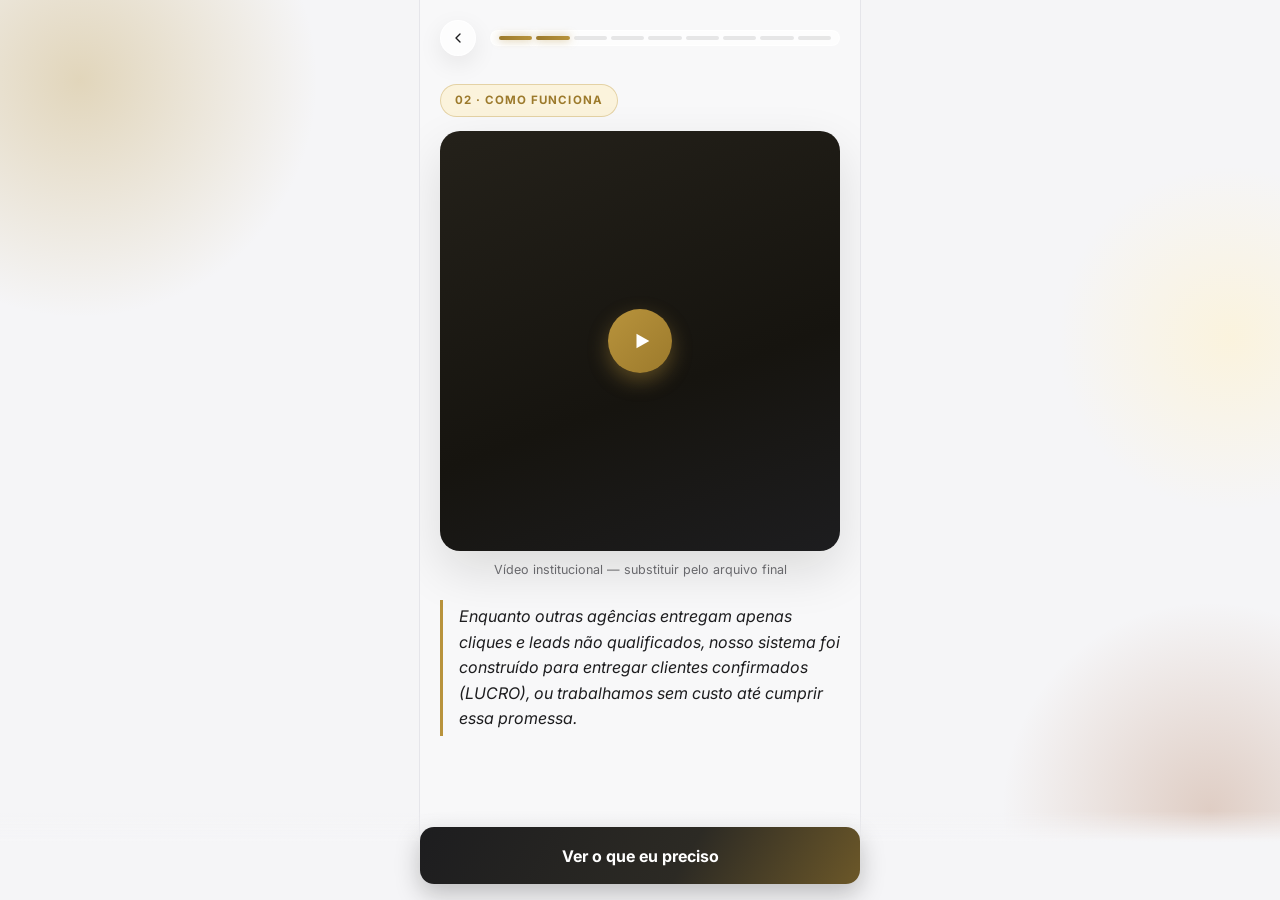
==== etapa-02.html @ 8cd232b0 "first commit" ====
<!DOCTYPE html>
<html lang="pt-BR">
<head>
<meta charset="UTF-8">
<meta name="viewport" content="width=device-width, initial-scale=1.0">
<title>Autopiloto — Etapa 2</title>
<link rel="icon" href="assets/img/favicon.svg" type="image/svg+xml">
<link rel="icon" href="assets/img/favicon-32.png" sizes="32x32" type="image/png">
<link rel="alternate icon" href="assets/img/favicon.ico">
<link rel="apple-touch-icon" href="assets/img/apple-touch-icon.png">
<link rel="preconnect" href="https://fonts.googleapis.com">
<link rel="preconnect" href="https://fonts.gstatic.com" crossorigin>
<link href="https://fonts.googleapis.com/css2?family=Inter:wght@400;500;600;700;800&display=swap" rel="stylesheet">
<link rel="stylesheet" href="assets/style.css">
</head>
<body>
  <div class="frame">
    <div class="top-bar">
      <a class="btn-back" href="index.html" aria-label="Voltar para etapa anterior">
        <svg viewBox="0 0 24 24" fill="none" stroke="currentColor" stroke-width="2" stroke-linecap="round" stroke-linejoin="round"><polyline points="15 18 9 12 15 6"></polyline></svg>
      </a>
      <div class="progress" role="img" aria-label="Etapa 2 de 9">
        <span class="seg filled"></span>
        <span class="seg filled"></span>
        <span class="seg"></span>
        <span class="seg"></span>
        <span class="seg"></span>
        <span class="seg"></span>
        <span class="seg"></span>
        <span class="seg"></span>
        <span class="seg"></span>
      </div>
    </div>

    <main class="fade-in">
      <p class="eyebrow">02 · Como funciona</p>
      <div class="video-frame">
        <button class="play-btn" type="button" aria-label="Reproduzir vídeo institucional (placeholder)">
          <svg viewBox="0 0 24 24" fill="#fff"><polygon points="6 4 20 12 6 20"></polygon></svg>
        </button>
      </div>
      <p class="video-caption">Vídeo institucional — substituir pelo arquivo final</p>

      <blockquote class="pull-quote">
        Enquanto outras agências entregam apenas cliques e leads não qualificados, nosso sistema foi construído para entregar clientes confirmados (LUCRO), ou trabalhamos sem custo até cumprir essa promessa.
      </blockquote>
    </main>

    <div class="cta-fixed">
      <div class="cta-fixed-inner">
        <a class="btn-primary" href="etapa-03.html">Ver o que eu preciso</a>
      </div>
    </div>
  </div>

  <script src="assets/app.js"></script>
</body>
</html>
---- assets/style.css ----
/* Autopiloto — Sistema de Design compartilhado (mobile-first, glass/gradiente, estilo Apple + ThreeUI) */
/* Usado por: index.html, etapa-02..09.html e sprint-100k-vsl.html */

:root {
  --bg: #F5F5F7;
  --card-bg: rgba(255, 255, 255, 0.68);
  --card-bg-solid: #FFFFFF;
  --card-border: rgba(255, 255, 255, 0.8);
  --card-border-solid: #E5E5EA;
  --text-primary: #1D1D1F;
  --text-secondary: #6E6E73;
  --text-tertiary: #98989D;
  --gold: #B8933C;
  --gold-strong: #9C7A2C;
  --gold-tint: #FBF3DC;
  --dark: #1D1D1F;
  --terracotta: #A15C33;
  --green: #2E7D46;
  --shadow: 0 8px 24px rgba(20, 16, 8, 0.08);
  --shadow-lg: 0 20px 50px rgba(20, 16, 8, 0.12);
  --font: 'Inter', -apple-system, BlinkMacSystemFont, 'SF Pro Text', 'Helvetica Neue', Arial, sans-serif;
}

* { box-sizing: border-box; }

html, body {
  margin: 0;
  padding: 0;
  background: var(--bg);
  color: var(--text-primary);
}

body {
  font-family: var(--font);
  -webkit-font-smoothing: antialiased;
  min-height: 100vh;
  line-height: 1.5;
  overflow-x: hidden;
  position: relative;
  background-color: var(--bg);
  background-repeat: no-repeat;
  background-image:
    radial-gradient(circle, rgba(184, 147, 60, 0.32), rgba(184, 147, 60, 0) 70%),
    radial-gradient(circle, rgba(161, 92, 51, 0.26), rgba(161, 92, 51, 0) 70%),
    radial-gradient(circle, rgba(251, 243, 220, 0.95), rgba(251, 243, 220, 0) 72%);
  background-size: 480px 480px, 420px 420px, 340px 340px;
  background-position: -160px -160px, calc(100% + 140px) calc(100% + 120px), calc(100% + 120px) 30%;
  background-attachment: fixed;
  animation: bg-drift 24s ease-in-out infinite;
}

@keyframes bg-drift {
  0%, 100% { background-position: -160px -160px, calc(100% + 140px) calc(100% + 120px), calc(100% + 120px) 30%; }
  50% { background-position: -130px -120px, calc(100% + 110px) calc(100% + 90px), calc(100% + 90px) 36%; }
}

a { color: inherit; }

:focus-visible {
  outline: 2px solid var(--gold);
  outline-offset: 2px;
}

img, svg { max-width: 100%; display: block; }

button, input, select, textarea { font-family: var(--font); }

/* Navegadores sem backdrop-filter: cartões voltam a ser sólidos e legíveis */
@supports not ((backdrop-filter: blur(1px)) or (-webkit-backdrop-filter: blur(1px))) {
  :root {
    --card-bg: var(--card-bg-solid);
    --card-border: var(--card-border-solid);
  }
}

/* ---- Container mobile-first ---- */

.frame {
  position: relative;
  max-width: 440px;
  margin: 0 auto;
  min-height: 100vh;
  padding: 20px 20px 112px;
  overflow-x: hidden;
  z-index: 1;
}

.frame.no-cta { padding-bottom: 48px; }

/* ---- Topo: voltar + progresso ---- */

.top-bar {
  display: flex;
  align-items: center;
  gap: 14px;
  margin-bottom: 28px;
}

.btn-back {
  display: inline-flex;
  align-items: center;
  justify-content: center;
  width: 36px;
  height: 36px;
  flex: 0 0 auto;
  border-radius: 50%;
  background: var(--card-bg);
  border: 1px solid var(--card-border);
  backdrop-filter: blur(14px) saturate(140%);
  -webkit-backdrop-filter: blur(14px) saturate(140%);
  box-shadow: var(--shadow);
  text-decoration: none;
  color: var(--text-primary);
  transition: transform 0.15s ease, background 0.15s ease;
}

.btn-back:hover { background: var(--gold-tint); }
.btn-back:active { transform: scale(0.93); }
.btn-back svg { width: 16px; height: 16px; }

.progress {
  display: flex;
  gap: 4px;
  flex: 1 1 auto;
  padding: 5px 8px;
  background: var(--card-bg);
  border: 1px solid var(--card-border);
  border-radius: 999px;
  backdrop-filter: blur(14px) saturate(140%);
  -webkit-backdrop-filter: blur(14px) saturate(140%);
}

.progress .seg {
  flex: 1;
  height: 4px;
  border-radius: 2px;
  background: rgba(29, 29, 31, 0.1);
}

.progress .seg.filled {
  background: linear-gradient(90deg, var(--gold-strong), var(--gold));
  box-shadow: 0 0 8px rgba(184, 147, 60, 0.6);
}

/* ---- Tipografia ---- */

.eyebrow {
  font-family: var(--font);
  text-transform: uppercase;
  letter-spacing: 0.09em;
  font-size: 11.5px;
  font-weight: 700;
  color: var(--gold-strong);
  margin: 0 0 14px;
  display: inline-flex;
  align-items: center;
  gap: 8px;
  flex-wrap: wrap;
  background: var(--gold-tint);
  border: 1px solid rgba(184, 147, 60, 0.35);
  border-radius: 999px;
  padding: 7px 14px;
}

h1.title {
  font-family: var(--font);
  font-weight: 800;
  font-size: clamp(28px, 7.5vw, 34px);
  line-height: 1.2;
  letter-spacing: -0.01em;
  margin: 0 0 14px;
  color: var(--text-primary);
}

.accent {
  background: linear-gradient(100deg, var(--gold-strong) 0%, var(--gold) 55%, var(--terracotta) 100%);
  -webkit-background-clip: text;
  background-clip: text;
  color: transparent;
}

h2.section-title {
  font-family: var(--font);
  font-weight: 800;
  font-size: 23px;
  line-height: 1.28;
  letter-spacing: -0.01em;
  margin: 0 0 10px;
  color: var(--text-primary);
}

.subtext {
  font-size: 16px;
  line-height: 1.55;
  color: var(--text-secondary);
  margin: 0 0 20px;
}

.note {
  font-size: 13px;
  color: var(--text-secondary);
  display: inline-flex;
  align-items: center;
  gap: 8px;
  margin-bottom: 8px;
  background: rgba(29, 29, 31, 0.05);
  border-radius: 999px;
  padding: 7px 13px 7px 10px;
}

.note::before {
  content: "";
  width: 6px;
  height: 6px;
  border-radius: 50%;
  background: var(--green);
  box-shadow: 0 0 0 0 rgba(46, 125, 70, 0.55);
  display: inline-block;
  flex: 0 0 auto;
  animation: dot-ping 1.8s ease-out infinite;
}

@keyframes dot-ping {
  0% { box-shadow: 0 0 0 0 rgba(46, 125, 70, 0.55); }
  70%, 100% { box-shadow: 0 0 0 7px rgba(46, 125, 70, 0); }
}

.section-head { margin-bottom: 20px; }
.section-head .eyebrow { margin-bottom: 10px; }

/* ---- Botões ---- */

.btn-primary,
.btn-secondary {
  position: relative;
  overflow: hidden;
  isolation: isolate;
}

.btn-primary {
  display: block;
  width: 100%;
  text-align: center;
  text-decoration: none;
  background: linear-gradient(120deg, var(--dark) 0%, #2c2a24 60%, var(--gold-strong) 130%);
  color: #fff;
  font-family: var(--font);
  font-weight: 700;
  font-size: 16px;
  padding: 16.5px 20px;
  border-radius: 14px;
  border: none;
  cursor: pointer;
  box-shadow: 0 10px 24px rgba(29, 29, 31, 0.26), 0 0 0 0 rgba(184, 147, 60, 0.5);
  animation: btn-glow 2.6s ease-in-out infinite;
  transition: transform 0.15s ease, box-shadow 0.15s ease;
}

.btn-primary:hover,
.btn-primary:focus-visible {
  animation-play-state: paused;
  box-shadow: 0 12px 28px rgba(29, 29, 31, 0.3), 0 0 0 6px rgba(184, 147, 60, 0.26);
}

.btn-primary:active { transform: scale(0.98); }

@keyframes btn-glow {
  0%, 100% { box-shadow: 0 10px 24px rgba(29, 29, 31, 0.26), 0 0 0 0 rgba(184, 147, 60, 0.42); }
  50% { box-shadow: 0 10px 24px rgba(29, 29, 31, 0.26), 0 0 0 9px rgba(184, 147, 60, 0); }
}

.btn-secondary {
  display: block;
  width: 100%;
  text-align: center;
  text-decoration: none;
  background: var(--card-bg);
  backdrop-filter: blur(14px) saturate(140%);
  -webkit-backdrop-filter: blur(14px) saturate(140%);
  color: var(--dark);
  font-family: var(--font);
  font-weight: 600;
  font-size: 16px;
  padding: 14.5px 20px;
  border-radius: 14px;
  border: 1.5px solid var(--dark);
  cursor: pointer;
  transition: background 0.15s ease, transform 0.15s ease;
}

.btn-secondary:hover { background: rgba(29, 29, 31, 0.06); }
.btn-secondary:active { transform: scale(0.98); }

.btn-link {
  display: inline-flex;
  align-items: center;
  gap: 6px;
  font-family: var(--font);
  font-weight: 600;
  font-size: 14px;
  color: var(--gold-strong);
  text-decoration: none;
}

/* Ripple ao clicar (ver assets/app.js) */
.btn-ripple {
  position: absolute;
  border-radius: 50%;
  background: rgba(255, 255, 255, 0.55);
  transform: scale(0);
  animation: ripple-out 0.6s ease-out forwards;
  pointer-events: none;
  z-index: -1;
}

.btn-secondary .btn-ripple { background: rgba(184, 147, 60, 0.28); }

@keyframes ripple-out {
  to { transform: scale(1); opacity: 0; }
}

/* ---- CTA fixo ---- */

.cta-fixed {
  position: fixed;
  left: 0;
  right: 0;
  bottom: 0;
  display: flex;
  justify-content: center;
  padding: 16px 20px calc(16px + env(safe-area-inset-bottom));
  background: linear-gradient(to top, var(--bg) 65%, rgba(245, 245, 247, 0));
  z-index: 10;
}

.cta-fixed-inner {
  width: 100%;
  max-width: 440px;
}

/* ---- Cards genéricos (glass) ---- */

.card {
  background: var(--card-bg);
  border: 1px solid var(--card-border);
  border-radius: 20px;
  box-shadow: var(--shadow);
  backdrop-filter: blur(16px) saturate(150%);
  -webkit-backdrop-filter: blur(16px) saturate(150%);
  padding: 22px;
  margin-bottom: 14px;
  transition: transform 0.2s ease, box-shadow 0.2s ease;
}

.card:hover { transform: translateY(-2px); box-shadow: var(--shadow-lg); }

.card.dashed {
  border: 1.5px dashed var(--gold);
  box-shadow: none;
  background: rgba(251, 243, 220, 0.65);
}

.card.highlight {
  border: 2px solid var(--gold);
  box-shadow: var(--shadow-lg);
  background: linear-gradient(165deg, rgba(255, 255, 255, 0.78), rgba(251, 243, 220, 0.6));
  position: relative;
  animation: card-glow 3s ease-in-out infinite;
}

.card.highlight:hover {
  transform: translateY(-2px) scale(1.005);
  animation-play-state: paused;
}

@keyframes card-glow {
  0%, 100% { box-shadow: var(--shadow-lg), 0 0 0 0 rgba(184, 147, 60, 0.35); }
  50% { box-shadow: var(--shadow-lg), 0 0 0 12px rgba(184, 147, 60, 0); }
}

/* Card "custo de contratar separado" — deliberadamente mais frio/pesado que o card de investimento */
.card.market-card {
  position: relative;
  background: linear-gradient(160deg, rgba(161, 92, 51, 0.12), rgba(161, 92, 51, 0.03));
  border: 1.5px dashed rgba(161, 92, 51, 0.5);
  box-shadow: none;
}

.card.market-card:hover { transform: none; box-shadow: none; }

.card.market-card .oi-val { color: var(--terracotta); font-weight: 700; }
.card.market-card .offer-item { border-bottom-color: rgba(161, 92, 51, 0.2); }
.card.market-card .offer-total { border-top-color: rgba(161, 92, 51, 0.32); }
.card.market-card .offer-total .ot-val { color: var(--terracotta); }
.card.market-card .roi-note { color: #8a5a3f; }

.badge-corner {
  position: absolute;
  top: -12px;
  right: 16px;
  background: linear-gradient(120deg, var(--gold-strong), var(--gold));
  color: #fff;
  font-family: var(--font);
  font-size: 11px;
  font-weight: 700;
  letter-spacing: 0.04em;
  text-transform: uppercase;
  padding: 5px 12px;
  border-radius: 999px;
  box-shadow: var(--shadow);
}

.badge-corner.terracotta {
  background: linear-gradient(120deg, var(--terracotta), #8a4a29);
}

.card-label {
  font-family: var(--font);
  text-transform: uppercase;
  font-size: 11.5px;
  font-weight: 700;
  letter-spacing: 0.06em;
  color: var(--text-secondary);
  margin: 0 0 8px;
}

.card-title {
  font-family: var(--font);
  font-size: 19px;
  font-weight: 700;
  margin: 0 0 10px;
  color: var(--text-primary);
}

.card p { margin: 0; color: var(--text-secondary); font-size: 15px; line-height: 1.55; }

.compare-card .card-title { display: flex; align-items: center; justify-content: space-between; gap: 8px; }

/* ---- Listas com marcadores ---- */

ul.check-list, ul.plain-list {
  list-style: none;
  margin: 0;
  padding: 0;
  display: flex;
  flex-direction: column;
  gap: 12px;
}

ul.check-list li, ul.plain-list li {
  display: flex;
  align-items: flex-start;
  gap: 10px;
  font-size: 15px;
  line-height: 1.5;
  color: var(--text-primary);
}

.marker {
  flex: 0 0 auto;
  width: 20px;
  height: 20px;
  border-radius: 50%;
  display: inline-flex;
  align-items: center;
  justify-content: center;
  font-size: 12px;
  margin-top: 1px;
}

.marker.check { background: var(--green); color: #fff; }
.marker.dash { background: var(--card-border-solid); color: var(--text-secondary); }
.marker.x { border: 1.5px solid var(--terracotta); color: var(--terracotta); background: transparent; }

.x-card {
  display: flex;
  align-items: center;
  gap: 14px;
}

.x-card .marker.x {
  width: 32px;
  height: 32px;
  font-size: 15px;
}

.x-card span.label { font-size: 15px; }

/* ---- Vídeo / VSL ---- */

.video-frame {
  position: relative;
  width: 100%;
  aspect-ratio: 9 / 16;
  max-height: 420px;
  border-radius: 20px;
  overflow: hidden;
  background: linear-gradient(160deg, #24211A 0%, #16140F 60%, #1D1D1F 100%);
  display: flex;
  align-items: center;
  justify-content: center;
  margin-bottom: 10px;
  box-shadow: var(--shadow-lg);
}

.video-frame.landscape { aspect-ratio: 16 / 9; max-height: none; }

.play-btn {
  width: 64px;
  height: 64px;
  border-radius: 50%;
  background: linear-gradient(135deg, var(--gold), var(--gold-strong));
  display: flex;
  align-items: center;
  justify-content: center;
  box-shadow: 0 8px 20px rgba(184, 147, 60, 0.4);
  border: none;
  cursor: pointer;
  animation: btn-glow 2.6s ease-in-out infinite;
}

.play-btn svg { width: 22px; height: 22px; margin-left: 3px; }

.video-caption {
  font-size: 12.5px;
  color: var(--text-secondary);
  text-align: center;
  margin: 0 0 20px;
}

blockquote.pull-quote {
  margin: 0 0 4px;
  padding: 4px 0 4px 16px;
  border-left: 3px solid var(--gold);
  font-style: italic;
  font-size: 16px;
  line-height: 1.6;
  color: var(--text-primary);
}

/* ---- Chat ---- */

.chat-card { padding: 0; overflow: hidden; }

.chat-header {
  display: flex;
  align-items: center;
  gap: 8px;
  padding: 16px 20px;
  border-bottom: 1px solid var(--card-border);
}

.online-dot {
  width: 8px;
  height: 8px;
  border-radius: 50%;
  background: var(--green);
  flex: 0 0 auto;
}

.chat-header span { font-size: 14px; font-weight: 700; }

.chat-notice {
  background: rgba(251, 243, 220, 0.7);
  color: var(--text-primary);
  font-size: 13px;
  line-height: 1.5;
  padding: 12px 20px;
  border-bottom: 1px solid var(--card-border);
}

.chat-body {
  padding: 18px 16px;
  display: flex;
  flex-direction: column;
  gap: 10px;
}

.bubble {
  max-width: 82%;
  padding: 11px 15px;
  border-radius: 16px;
  font-size: 14.5px;
  line-height: 1.5;
  opacity: 0;
  transform: translateY(6px);
  animation: bubble-in 0.4s ease forwards;
}

.bubble.assistant {
  align-self: flex-start;
  background: rgba(241, 241, 243, 0.9);
  color: var(--text-primary);
  border-bottom-left-radius: 4px;
}

.bubble.user {
  align-self: flex-end;
  background: linear-gradient(120deg, var(--gold-strong), var(--gold));
  color: #fff;
  border-bottom-right-radius: 4px;
}

@keyframes bubble-in {
  to { opacity: 1; transform: translateY(0); }
}

/* ---- Chat interativo (chips + campo de texto) ---- */

.bubble.typing {
  display: flex;
  gap: 4px;
  align-items: center;
  padding: 13px 16px;
}

.bubble.typing span {
  width: 5px;
  height: 5px;
  border-radius: 50%;
  background: var(--text-tertiary);
  opacity: 0.5;
  animation: chat-blink 1.1s infinite;
}

.bubble.typing span:nth-child(2) { animation-delay: 0.15s; }
.bubble.typing span:nth-child(3) { animation-delay: 0.3s; }

@keyframes chat-blink {
  0%, 80%, 100% { opacity: 0.3; }
  40% { opacity: 1; }
}

.chat-chips {
  display: flex;
  flex-wrap: wrap;
  gap: 8px;
  padding: 0 16px 14px;
}

.chat-chip {
  font-family: var(--font);
  font-size: 12.5px;
  font-weight: 600;
  color: var(--gold-strong);
  background: var(--gold-tint);
  border: 1px solid rgba(184, 147, 60, 0.35);
  border-radius: 999px;
  padding: 7px 13px;
  cursor: pointer;
  transition: background 0.2s ease, transform 0.15s ease;
}

.chat-chip:hover { background: rgba(184, 147, 60, 0.22); }
.chat-chip:active { transform: scale(0.96); }

.chat-chip:disabled {
  opacity: 0.4;
  cursor: default;
  pointer-events: none;
}

.chat-input-row {
  display: flex;
  gap: 8px;
  padding: 14px 16px;
  border-top: 1px solid var(--card-border-solid);
}

.chat-input {
  flex: 1;
  min-width: 0;
  background: #fff;
  border: 1px solid var(--card-border-solid);
  border-radius: 999px;
  padding: 11px 16px;
  color: var(--text-primary);
  font-family: var(--font);
  font-size: 14px;
  outline: none;
}

.chat-input:focus {
  border-color: var(--gold);
  box-shadow: 0 0 0 3px rgba(184, 147, 60, 0.15);
}

.chat-send {
  flex: 0 0 auto;
  width: 38px;
  height: 38px;
  border-radius: 50%;
  border: none;
  background: linear-gradient(135deg, var(--gold), var(--gold-strong));
  color: #fff;
  cursor: pointer;
  display: flex;
  align-items: center;
  justify-content: center;
  transition: transform 0.15s ease;
}

.chat-send:hover { transform: scale(1.06); }
.chat-send:active { transform: scale(0.94); }
.chat-send svg { width: 16px; height: 16px; }

.chat-cta { padding: 4px 16px 18px; }

.chat-cta a {
  display: flex;
  justify-content: center;
  align-items: center;
  gap: 8px;
  width: 100%;
  background: linear-gradient(120deg, var(--dark) 0%, #2c2a24 60%, var(--gold-strong) 130%);
  color: #fff;
  text-decoration: none;
  font-weight: 700;
  font-size: 14px;
  padding: 0 13px;
  border-radius: 12px;
  opacity: 0;
  max-height: 0;
  overflow: hidden;
  transform: translateY(6px);
  pointer-events: none;
  transition: opacity 0.35s ease, transform 0.35s ease, max-height 0.35s ease, padding 0.35s ease;
}

.chat-cta a.visible {
  opacity: 1;
  max-height: 60px;
  padding: 13px;
  transform: translateY(0);
  pointer-events: auto;
}

/* Bolha de assistente que carrega um botão de verdade (não texto com link embutido) */
.bubble.cta-bubble {
  background: transparent;
  padding: 2px 0;
  max-width: 100%;
}

.bubble.cta-bubble a {
  display: inline-flex;
  align-items: center;
  gap: 6px;
  text-decoration: none;
  color: #fff;
  font-family: var(--font);
  font-weight: 700;
  font-size: 14px;
  background: linear-gradient(120deg, var(--dark) 0%, #2c2a24 60%, var(--gold-strong) 130%);
  padding: 11px 18px;
  border-radius: 999px;
  box-shadow: var(--shadow);
  transition: transform 0.15s ease, opacity 0.15s ease;
}

.bubble.cta-bubble a:hover { opacity: 0.92; }
.bubble.cta-bubble a:active { transform: scale(0.97); }

/* ---- Badges ---- */

.badge-alert {
  display: inline-flex;
  align-items: center;
  gap: 7px;
  font-size: 11px;
  font-weight: 700;
  text-transform: uppercase;
  letter-spacing: 0.06em;
  color: var(--terracotta);
  background: rgba(255, 255, 255, 0.5);
  border: 1px solid rgba(161, 92, 51, 0.35);
  border-radius: 999px;
  padding: 7px 14px;
  white-space: nowrap;
}

.badge-alert .dot {
  width: 6px;
  height: 6px;
  border-radius: 50%;
  background: var(--terracotta);
  flex: 0 0 auto;
}

.badge-terracotta {
  display: inline-block;
  background: var(--terracotta);
  color: #fff;
  font-weight: 700;
  font-size: 13px;
  padding: 4px 12px;
  border-radius: 8px;
}

/* ---- Passos numerados ---- */

.step {
  display: flex;
  gap: 14px;
  align-items: flex-start;
  padding: 16px 0;
  border-bottom: 1px solid var(--card-border-solid);
}

.step:last-child { border-bottom: none; }

.step-num {
  flex: 0 0 auto;
  width: 34px;
  height: 34px;
  border-radius: 50%;
  background: linear-gradient(135deg, var(--dark), #2c2a24);
  color: #fff;
  font-family: var(--font);
  font-weight: 700;
  font-size: 15px;
  display: flex;
  align-items: center;
  justify-content: center;
}

.step-body .step-tag {
  font-size: 11px;
  font-weight: 700;
  text-transform: uppercase;
  letter-spacing: 0.06em;
  color: var(--gold-strong);
  margin-bottom: 4px;
}

.step-body h3 {
  font-family: var(--font);
  font-size: 17px;
  font-weight: 700;
  margin: 0 0 4px;
  color: var(--text-primary);
}

.step-body p { font-size: 14px; line-height: 1.55; color: var(--text-secondary); margin: 0; }

/* ---- Selo circular (garantia / capacidade) ---- */

.seal {
  width: 92px;
  height: 92px;
  border: 1.5px solid var(--gold);
  border-radius: 50%;
  display: flex;
  align-items: center;
  justify-content: center;
  margin: 0 auto 24px;
  position: relative;
  background: var(--card-bg);
  backdrop-filter: blur(14px) saturate(140%);
  -webkit-backdrop-filter: blur(14px) saturate(140%);
  box-shadow: 0 0 0 0 rgba(184, 147, 60, 0.4);
  animation: seal-glow 2.6s ease-in-out infinite;
}

.seal::before {
  content: "";
  position: absolute;
  inset: 7px;
  border: 1px solid var(--gold);
  border-radius: 50%;
  opacity: 0.45;
}

.seal span {
  font-family: var(--font);
  font-weight: 800;
  font-size: 22px;
  color: var(--gold-strong);
}

@keyframes seal-glow {
  0%, 100% { box-shadow: 0 0 0 0 rgba(184, 147, 60, 0.35); }
  50% { box-shadow: 0 0 0 10px rgba(184, 147, 60, 0); }
}

/* ---- Oferta / preço ---- */

.price-card .price {
  font-family: var(--font);
  font-size: 30px;
  font-weight: 800;
  margin: 2px 0 14px;
  color: var(--text-primary);
}

.price-card .price span {
  font-family: var(--font);
  font-size: 13px;
  font-weight: 500;
  color: var(--text-secondary);
}

.offer-item {
  display: flex;
  justify-content: space-between;
  gap: 16px;
  padding: 14px 0;
  border-bottom: 1px dashed var(--card-border-solid);
  font-size: 15px;
}

.offer-item:last-of-type { border-bottom: none; }
.offer-item .oi-label { color: var(--text-primary); font-weight: 600; }
.offer-item .oi-label small { display: block; font-weight: 400; font-size: 12.5px; color: var(--text-secondary); margin-top: 3px; }
.offer-item .oi-val { font-size: 12.5px; font-weight: 600; color: var(--gold-strong); white-space: nowrap; align-self: flex-start; margin-top: 3px; }

.offer-total {
  margin-top: 18px;
  padding-top: 18px;
  border-top: 1px solid var(--card-border-solid);
  display: flex;
  justify-content: space-between;
  align-items: baseline;
}

.offer-total .ot-label { font-size: 12px; font-weight: 700; letter-spacing: 0.06em; text-transform: uppercase; color: var(--text-secondary); }
.offer-total .ot-val { font-family: var(--font); font-size: 26px; font-weight: 800; color: var(--text-primary); }

.offer-roi { margin-top: 14px; }
.offer-roi .roi-note { font-size: 12.5px; color: var(--text-secondary); margin-top: 6px; line-height: 1.5; }

.guarantee-block {
  display: flex;
  gap: 14px;
  align-items: flex-start;
}

.guarantee-block svg { flex: 0 0 auto; width: 30px; height: 30px; }

/* ---- FAQ acordeão ---- */

details.faq-item {
  border-bottom: 1px solid var(--card-border-solid);
  padding: 14px 0;
}

details.faq-item:last-child { border-bottom: none; }

details.faq-item summary {
  cursor: pointer;
  font-weight: 700;
  font-size: 15px;
  list-style: none;
  display: flex;
  justify-content: space-between;
  align-items: center;
  gap: 10px;
  color: var(--text-primary);
}

details.faq-item summary::-webkit-details-marker { display: none; }

details.faq-item summary::after {
  content: "+";
  font-family: var(--font);
  font-weight: 700;
  font-size: 20px;
  color: var(--gold-strong);
  flex: 0 0 auto;
  transition: transform 0.2s ease;
}

details.faq-item[open] summary::after { content: "–"; }

details.faq-item p {
  margin: 10px 0 0;
  font-size: 14px;
  line-height: 1.6;
  color: var(--text-secondary);
}

.placeholder-tag {
  color: var(--terracotta);
  font-weight: 700;
}

/* ---- Formulário ---- */

.field { margin-bottom: 16px; }

.field label {
  display: block;
  font-size: 12px;
  font-weight: 700;
  letter-spacing: 0.04em;
  text-transform: uppercase;
  color: var(--text-secondary);
  margin-bottom: 8px;
}

.field input,
.field select {
  width: 100%;
  padding: 14px 16px;
  background: rgba(255, 255, 255, 0.75);
  border: 1px solid var(--card-border-solid);
  border-radius: 12px;
  color: var(--text-primary);
  font-family: var(--font);
  font-size: 15px;
  appearance: none;
}

.field input:focus,
.field select:focus {
  outline: none;
  border-color: var(--gold);
  box-shadow: 0 0 0 3px rgba(184, 147, 60, 0.15);
}

.field-error {
  font-size: 12.5px;
  color: var(--terracotta);
  margin-top: 6px;
}

/* ---- Mensagem de envio (form leads) ---- */

.form-status {
  display: none;
  margin-top: 14px;
  padding: 14px 16px;
  border-radius: 12px;
  font-size: 14px;
  line-height: 1.5;
}

.form-status.is-visible { display: block; }

.form-status.success {
  background: rgba(46, 125, 70, 0.12);
  border: 1px solid rgba(46, 125, 70, 0.35);
  color: #1f5a34;
}

.form-status.error {
  background: rgba(161, 92, 51, 0.12);
  border: 1px solid rgba(161, 92, 51, 0.35);
  color: var(--terracotta);
}

/* ---- Footer ---- */

footer.page-footer {
  text-align: center;
  padding: 32px 0 8px;
}

footer.page-footer .mark {
  font-family: var(--font);
  font-weight: 800;
  letter-spacing: 0.14em;
  font-size: 13px;
  color: var(--gold-strong);
}

footer.page-footer .fine {
  font-size: 11px;
  color: var(--text-tertiary);
  margin-top: 8px;
}

hr.rule {
  border: none;
  height: 1px;
  background: var(--card-border-solid);
  margin: 28px 0;
}

/* ---- Animações + acessibilidade ---- */

.fade-in {
  animation: fade-up 0.5s ease both;
}

@keyframes fade-up {
  from { opacity: 0; transform: translateY(10px); }
  to { opacity: 1; transform: translateY(0); }
}

@media (prefers-reduced-motion: reduce) {
  .fade-in, .bubble, .btn-primary, .play-btn, .seal, .card.highlight, .note::before, .btn-ripple, .bubble.typing span, body {
    animation: none !important;
    opacity: 1 !important;
    transform: none !important;
  }
  .card:hover, .card.highlight:hover { transform: none !important; }
}

@media (min-width: 480px) {
  body { display: flex; justify-content: center; }
  .frame { box-shadow: 0 0 0 1px var(--card-border-solid); background: rgba(255, 255, 255, 0.28); }
}
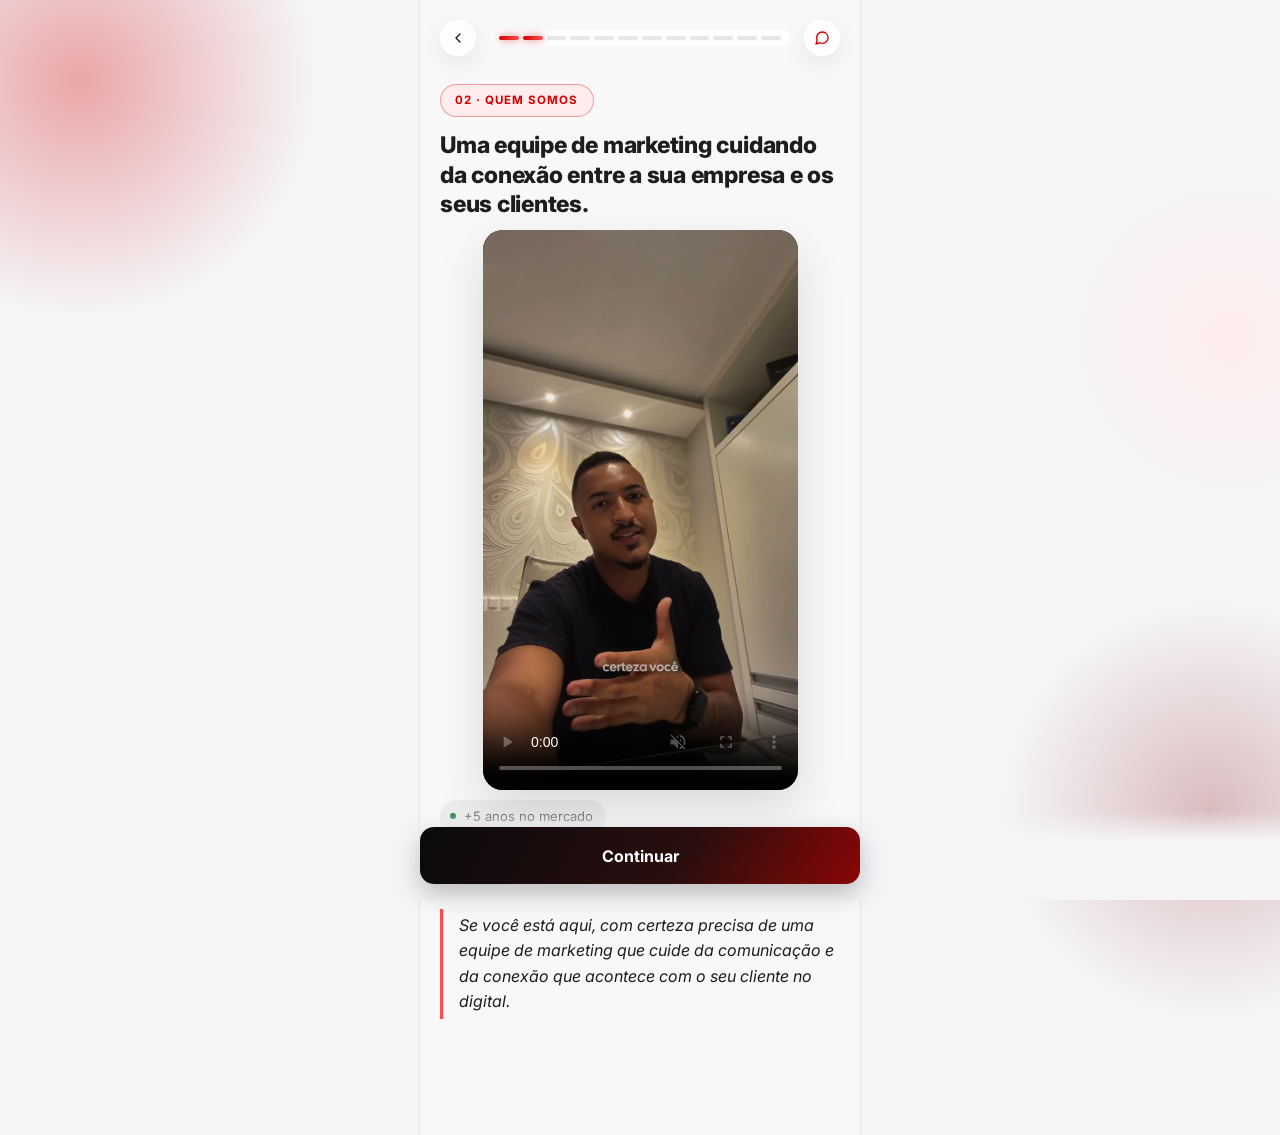
==== commit b16c99ce: "Identidade visual e Video de apresentação" ====
--- a/etapa-02.html
+++ b/etapa-02.html
@@ -3,7 +3,7 @@
 <head>
 <meta charset="UTF-8">
 <meta name="viewport" content="width=device-width, initial-scale=1.0">
-<title>Autopiloto — Etapa 2</title>
+<title>Chama</title>
 <link rel="icon" href="assets/img/favicon.svg" type="image/svg+xml">
 <link rel="icon" href="assets/img/favicon-32.png" sizes="32x32" type="image/png">
 <link rel="alternate icon" href="assets/img/favicon.ico">
@@ -19,9 +19,12 @@
       <a class="btn-back" href="index.html" aria-label="Voltar para etapa anterior">
         <svg viewBox="0 0 24 24" fill="none" stroke="currentColor" stroke-width="2" stroke-linecap="round" stroke-linejoin="round"><polyline points="15 18 9 12 15 6"></polyline></svg>
       </a>
-      <div class="progress" role="img" aria-label="Etapa 2 de 9">
+      <div class="progress" role="img" aria-label="Etapa 2 de 12">
         <span class="seg filled"></span>
         <span class="seg filled"></span>
+        <span class="seg"></span>
+        <span class="seg"></span>
+        <span class="seg"></span>
         <span class="seg"></span>
         <span class="seg"></span>
         <span class="seg"></span>
@@ -33,22 +36,27 @@
     </div>
 
     <main class="fade-in">
-      <p class="eyebrow">02 · Como funciona</p>
-      <div class="video-frame">
-        <button class="play-btn" type="button" aria-label="Reproduzir vídeo institucional (placeholder)">
-          <svg viewBox="0 0 24 24" fill="#fff"><polygon points="6 4 20 12 6 20"></polygon></svg>
-        </button>
+      <p class="eyebrow">02 · Quem somos</p>
+      <h2 class="section-title">Uma equipe de marketing cuidando da conexão entre a sua empresa e os seus clientes.</h2>
+      <div class="video-frame portrait">
+        <video data-autoplay controls playsinline muted preload="auto" poster="assets/video/institucional-capa.jpg" aria-label="Vídeo institucional da Chama">
+          <source src="assets/video/institucional.mp4" type="video/mp4">
+        </video>
       </div>
-      <p class="video-caption">Vídeo institucional — substituir pelo arquivo final</p>
+
+      <div style="display:flex; flex-wrap:wrap; gap:8px; margin-bottom:18px;">
+        <span class="note">+5 anos no mercado</span>
+        <span class="note">Experiência no nicho gastronômico</span>
+      </div>
 
       <blockquote class="pull-quote">
-        Enquanto outras agências entregam apenas cliques e leads não qualificados, nosso sistema foi construído para entregar clientes confirmados (LUCRO), ou trabalhamos sem custo até cumprir essa promessa.
+        Se você está aqui, com certeza precisa de uma equipe de marketing que cuide da comunicação e da conexão que acontece com o seu cliente no digital.
       </blockquote>
     </main>
 
     <div class="cta-fixed">
       <div class="cta-fixed-inner">
-        <a class="btn-primary" href="etapa-03.html">Ver o que eu preciso</a>
+        <a class="btn-primary" href="etapa-03.html">Continuar</a>
       </div>
     </div>
   </div>
--- a/assets/style.css
+++ b/assets/style.css
@@ -1,4 +1,4 @@
-/* Autopiloto — Sistema de Design compartilhado (mobile-first, glass/gradiente, estilo Apple + ThreeUI) */
+/* Autopiloto — Sistema de Design compartilhado (mobile-first, glass/gradiente, paleta Chama: vermelho sobre preto) */
 /* Usado por: index.html, etapa-02..09.html e sprint-100k-vsl.html */
 
 :root {
@@ -10,14 +10,14 @@
   --text-primary: #1D1D1F;
   --text-secondary: #6E6E73;
   --text-tertiary: #98989D;
-  --gold: #B8933C;
-  --gold-strong: #9C7A2C;
-  --gold-tint: #FBF3DC;
-  --dark: #1D1D1F;
-  --terracotta: #A15C33;
+  --brand: #FF4D4D;
+  --brand-strong: #D30000;
+  --brand-tint: #FFECEC;
+  --dark: #0A0A0C;
+  --ember: #8E1B1B;
   --green: #2E7D46;
-  --shadow: 0 8px 24px rgba(20, 16, 8, 0.08);
-  --shadow-lg: 0 20px 50px rgba(20, 16, 8, 0.12);
+  --shadow: 0 8px 24px rgba(20, 6, 6, 0.08);
+  --shadow-lg: 0 20px 50px rgba(20, 6, 6, 0.12);
   --font: 'Inter', -apple-system, BlinkMacSystemFont, 'SF Pro Text', 'Helvetica Neue', Arial, sans-serif;
 }
 
@@ -40,9 +40,9 @@
   background-color: var(--bg);
   background-repeat: no-repeat;
   background-image:
-    radial-gradient(circle, rgba(184, 147, 60, 0.32), rgba(184, 147, 60, 0) 70%),
-    radial-gradient(circle, rgba(161, 92, 51, 0.26), rgba(161, 92, 51, 0) 70%),
-    radial-gradient(circle, rgba(251, 243, 220, 0.95), rgba(251, 243, 220, 0) 72%);
+    radial-gradient(circle, rgba(211, 0, 0, 0.32), rgba(211, 0, 0, 0) 70%),
+    radial-gradient(circle, rgba(142, 27, 27, 0.26), rgba(142, 27, 27, 0) 70%),
+    radial-gradient(circle, rgba(255, 236, 236, 0.95), rgba(255, 236, 236, 0) 72%);
   background-size: 480px 480px, 420px 420px, 340px 340px;
   background-position: -160px -160px, calc(100% + 140px) calc(100% + 120px), calc(100% + 120px) 30%;
   background-attachment: fixed;
@@ -57,7 +57,7 @@
 a { color: inherit; }
 
 :focus-visible {
-  outline: 2px solid var(--gold);
+  outline: 2px solid var(--brand);
   outline-offset: 2px;
 }
 
@@ -114,7 +114,7 @@
   transition: transform 0.15s ease, background 0.15s ease;
 }
 
-.btn-back:hover { background: var(--gold-tint); }
+.btn-back:hover { background: var(--brand-tint); }
 .btn-back:active { transform: scale(0.93); }
 .btn-back svg { width: 16px; height: 16px; }
 
@@ -138,8 +138,8 @@
 }
 
 .progress .seg.filled {
-  background: linear-gradient(90deg, var(--gold-strong), var(--gold));
-  box-shadow: 0 0 8px rgba(184, 147, 60, 0.6);
+  background: linear-gradient(90deg, var(--brand-strong), var(--brand));
+  box-shadow: 0 0 8px rgba(211, 0, 0, 0.6);
 }
 
 /* ---- Tipografia ---- */
@@ -150,14 +150,14 @@
   letter-spacing: 0.09em;
   font-size: 11.5px;
   font-weight: 700;
-  color: var(--gold-strong);
+  color: var(--brand-strong);
   margin: 0 0 14px;
   display: inline-flex;
   align-items: center;
   gap: 8px;
   flex-wrap: wrap;
-  background: var(--gold-tint);
-  border: 1px solid rgba(184, 147, 60, 0.35);
+  background: var(--brand-tint);
+  border: 1px solid rgba(211, 0, 0, 0.35);
   border-radius: 999px;
   padding: 7px 14px;
 }
@@ -173,7 +173,7 @@
 }
 
 .accent {
-  background: linear-gradient(100deg, var(--gold-strong) 0%, var(--gold) 55%, var(--terracotta) 100%);
+  background: linear-gradient(100deg, var(--brand-strong) 0%, var(--brand) 55%, var(--ember) 100%);
   -webkit-background-clip: text;
   background-clip: text;
   color: transparent;
@@ -242,7 +242,7 @@
   width: 100%;
   text-align: center;
   text-decoration: none;
-  background: linear-gradient(120deg, var(--dark) 0%, #2c2a24 60%, var(--gold-strong) 130%);
+  background: linear-gradient(120deg, var(--dark) 0%, #2A0E0E 60%, var(--brand-strong) 130%);
   color: #fff;
   font-family: var(--font);
   font-weight: 700;
@@ -251,7 +251,7 @@
   border-radius: 14px;
   border: none;
   cursor: pointer;
-  box-shadow: 0 10px 24px rgba(29, 29, 31, 0.26), 0 0 0 0 rgba(184, 147, 60, 0.5);
+  box-shadow: 0 10px 24px rgba(29, 29, 31, 0.26), 0 0 0 0 rgba(211, 0, 0, 0.5);
   animation: btn-glow 2.6s ease-in-out infinite;
   transition: transform 0.15s ease, box-shadow 0.15s ease;
 }
@@ -259,14 +259,14 @@
 .btn-primary:hover,
 .btn-primary:focus-visible {
   animation-play-state: paused;
-  box-shadow: 0 12px 28px rgba(29, 29, 31, 0.3), 0 0 0 6px rgba(184, 147, 60, 0.26);
+  box-shadow: 0 12px 28px rgba(29, 29, 31, 0.3), 0 0 0 6px rgba(211, 0, 0, 0.26);
 }
 
 .btn-primary:active { transform: scale(0.98); }
 
 @keyframes btn-glow {
-  0%, 100% { box-shadow: 0 10px 24px rgba(29, 29, 31, 0.26), 0 0 0 0 rgba(184, 147, 60, 0.42); }
-  50% { box-shadow: 0 10px 24px rgba(29, 29, 31, 0.26), 0 0 0 9px rgba(184, 147, 60, 0); }
+  0%, 100% { box-shadow: 0 10px 24px rgba(29, 29, 31, 0.26), 0 0 0 0 rgba(211, 0, 0, 0.42); }
+  50% { box-shadow: 0 10px 24px rgba(29, 29, 31, 0.26), 0 0 0 9px rgba(211, 0, 0, 0); }
 }
 
 .btn-secondary {
@@ -298,7 +298,7 @@
   font-family: var(--font);
   font-weight: 600;
   font-size: 14px;
-  color: var(--gold-strong);
+  color: var(--brand-strong);
   text-decoration: none;
 }
 
@@ -313,7 +313,7 @@
   z-index: -1;
 }
 
-.btn-secondary .btn-ripple { background: rgba(184, 147, 60, 0.28); }
+.btn-secondary .btn-ripple { background: rgba(211, 0, 0, 0.28); }
 
 @keyframes ripple-out {
   to { transform: scale(1); opacity: 0; }
@@ -337,6 +337,32 @@
   width: 100%;
   max-width: 440px;
 }
+
+/* ---- Atalho "Falar com a equipe" no topo (criado em assets/app.js) ----
+   Discreto de propósito: mesmo estilo do botão voltar, só o ícone em vermelho,
+   para não competir com o CTA principal de cada etapa. */
+
+.contact-link {
+  display: inline-flex;
+  align-items: center;
+  justify-content: center;
+  width: 36px;
+  height: 36px;
+  flex: 0 0 auto;
+  border-radius: 50%;
+  background: var(--card-bg);
+  border: 1px solid var(--card-border);
+  backdrop-filter: blur(14px) saturate(140%);
+  -webkit-backdrop-filter: blur(14px) saturate(140%);
+  box-shadow: var(--shadow);
+  color: var(--brand-strong);
+  text-decoration: none;
+  transition: transform 0.15s ease, background 0.15s ease;
+}
+
+.contact-link:hover { background: var(--brand-tint); }
+.contact-link:active { transform: scale(0.93); }
+.contact-link svg { width: 16px; height: 16px; }
 
 /* ---- Cards genéricos (glass) ---- */
 
@@ -355,15 +381,15 @@
 .card:hover { transform: translateY(-2px); box-shadow: var(--shadow-lg); }
 
 .card.dashed {
-  border: 1.5px dashed var(--gold);
+  border: 1.5px dashed var(--brand);
   box-shadow: none;
-  background: rgba(251, 243, 220, 0.65);
+  background: rgba(255, 236, 236, 0.65);
 }
 
 .card.highlight {
-  border: 2px solid var(--gold);
+  border: 2px solid var(--brand);
   box-shadow: var(--shadow-lg);
-  background: linear-gradient(165deg, rgba(255, 255, 255, 0.78), rgba(251, 243, 220, 0.6));
+  background: linear-gradient(165deg, rgba(255, 255, 255, 0.78), rgba(255, 236, 236, 0.6));
   position: relative;
   animation: card-glow 3s ease-in-out infinite;
 }
@@ -374,31 +400,31 @@
 }
 
 @keyframes card-glow {
-  0%, 100% { box-shadow: var(--shadow-lg), 0 0 0 0 rgba(184, 147, 60, 0.35); }
-  50% { box-shadow: var(--shadow-lg), 0 0 0 12px rgba(184, 147, 60, 0); }
+  0%, 100% { box-shadow: var(--shadow-lg), 0 0 0 0 rgba(211, 0, 0, 0.35); }
+  50% { box-shadow: var(--shadow-lg), 0 0 0 12px rgba(211, 0, 0, 0); }
 }
 
 /* Card "custo de contratar separado" — deliberadamente mais frio/pesado que o card de investimento */
 .card.market-card {
   position: relative;
-  background: linear-gradient(160deg, rgba(161, 92, 51, 0.12), rgba(161, 92, 51, 0.03));
-  border: 1.5px dashed rgba(161, 92, 51, 0.5);
+  background: linear-gradient(160deg, rgba(142, 27, 27, 0.12), rgba(142, 27, 27, 0.03));
+  border: 1.5px dashed rgba(142, 27, 27, 0.5);
   box-shadow: none;
 }
 
 .card.market-card:hover { transform: none; box-shadow: none; }
 
-.card.market-card .oi-val { color: var(--terracotta); font-weight: 700; }
-.card.market-card .offer-item { border-bottom-color: rgba(161, 92, 51, 0.2); }
-.card.market-card .offer-total { border-top-color: rgba(161, 92, 51, 0.32); }
-.card.market-card .offer-total .ot-val { color: var(--terracotta); }
-.card.market-card .roi-note { color: #8a5a3f; }
+.card.market-card .oi-val { color: var(--ember); font-weight: 700; }
+.card.market-card .offer-item { border-bottom-color: rgba(142, 27, 27, 0.2); }
+.card.market-card .offer-total { border-top-color: rgba(142, 27, 27, 0.32); }
+.card.market-card .offer-total .ot-val { color: var(--ember); }
+.card.market-card .roi-note { color: #7A2A2A; }
 
 .badge-corner {
   position: absolute;
   top: -12px;
   right: 16px;
-  background: linear-gradient(120deg, var(--gold-strong), var(--gold));
+  background: linear-gradient(120deg, var(--brand-strong), var(--brand));
   color: #fff;
   font-family: var(--font);
   font-size: 11px;
@@ -410,8 +436,8 @@
   box-shadow: var(--shadow);
 }
 
-.badge-corner.terracotta {
-  background: linear-gradient(120deg, var(--terracotta), #8a4a29);
+.badge-corner.ember {
+  background: linear-gradient(120deg, var(--ember), #5E0F0F);
 }
 
 .card-label {
@@ -470,7 +496,7 @@
 
 .marker.check { background: var(--green); color: #fff; }
 .marker.dash { background: var(--card-border-solid); color: var(--text-secondary); }
-.marker.x { border: 1.5px solid var(--terracotta); color: var(--terracotta); background: transparent; }
+.marker.x { border: 1.5px solid var(--ember); color: var(--ember); background: transparent; }
 
 .x-card {
   display: flex;
@@ -495,7 +521,7 @@
   max-height: 420px;
   border-radius: 20px;
   overflow: hidden;
-  background: linear-gradient(160deg, #24211A 0%, #16140F 60%, #1D1D1F 100%);
+  background: linear-gradient(160deg, #1F0B0B 0%, #0A0A0C 60%, #141416 100%);
   display: flex;
   align-items: center;
   justify-content: center;
@@ -505,15 +531,63 @@
 
 .video-frame.landscape { aspect-ratio: 16 / 9; max-height: none; }
 
+/* Vídeo vertical (9:16) real: a altura manda e a largura acompanha, sem cortar o quadro */
+.video-frame.portrait {
+  width: auto;
+  height: min(68vh, 560px);
+  max-width: 100%;
+  max-height: none;
+  margin-left: auto;
+  margin-right: auto;
+}
+
+.unmute-btn {
+  position: absolute;
+  top: 14px;
+  left: 50%;
+  transform: translateX(-50%);
+  z-index: 2;
+  display: inline-flex;
+  align-items: center;
+  gap: 8px;
+  padding: 10px 16px;
+  border: none;
+  border-radius: 999px;
+  background: linear-gradient(135deg, var(--brand), var(--brand-strong));
+  color: #fff;
+  font-family: var(--font);
+  font-size: 13.5px;
+  font-weight: 700;
+  white-space: nowrap;
+  cursor: pointer;
+  box-shadow: 0 8px 20px rgba(0, 0, 0, 0.35);
+  animation: unmute-pulse 1.8s ease-in-out infinite;
+}
+
+.unmute-btn svg { width: 18px; height: 18px; }
+
+@keyframes unmute-pulse {
+  0%, 100% { box-shadow: 0 8px 20px rgba(0, 0, 0, 0.35), 0 0 0 0 rgba(255, 77, 77, 0.55); }
+  50% { box-shadow: 0 8px 20px rgba(0, 0, 0, 0.35), 0 0 0 10px rgba(255, 77, 77, 0); }
+}
+
+.video-frame video {
+  width: 100%;
+  height: 100%;
+  object-fit: cover;
+  display: block;
+  background: var(--dark);
+}
+
 .play-btn {
   width: 64px;
   height: 64px;
   border-radius: 50%;
-  background: linear-gradient(135deg, var(--gold), var(--gold-strong));
+  background: linear-gradient(135deg, var(--brand), var(--brand-strong));
   display: flex;
   align-items: center;
   justify-content: center;
-  box-shadow: 0 8px 20px rgba(184, 147, 60, 0.4);
+  box-shadow: 0 8px 20px rgba(211, 0, 0, 0.4);
   border: none;
   cursor: pointer;
   animation: btn-glow 2.6s ease-in-out infinite;
@@ -531,7 +605,7 @@
 blockquote.pull-quote {
   margin: 0 0 4px;
   padding: 4px 0 4px 16px;
-  border-left: 3px solid var(--gold);
+  border-left: 3px solid var(--brand);
   font-style: italic;
   font-size: 16px;
   line-height: 1.6;
@@ -561,7 +635,7 @@
 .chat-header span { font-size: 14px; font-weight: 700; }
 
 .chat-notice {
-  background: rgba(251, 243, 220, 0.7);
+  background: rgba(255, 236, 236, 0.7);
   color: var(--text-primary);
   font-size: 13px;
   line-height: 1.5;
@@ -596,7 +670,7 @@
 
 .bubble.user {
   align-self: flex-end;
-  background: linear-gradient(120deg, var(--gold-strong), var(--gold));
+  background: linear-gradient(120deg, var(--brand-strong), var(--brand));
   color: #fff;
   border-bottom-right-radius: 4px;
 }
@@ -642,16 +716,16 @@
   font-family: var(--font);
   font-size: 12.5px;
   font-weight: 600;
-  color: var(--gold-strong);
-  background: var(--gold-tint);
-  border: 1px solid rgba(184, 147, 60, 0.35);
+  color: var(--brand-strong);
+  background: var(--brand-tint);
+  border: 1px solid rgba(211, 0, 0, 0.35);
   border-radius: 999px;
   padding: 7px 13px;
   cursor: pointer;
   transition: background 0.2s ease, transform 0.15s ease;
 }
 
-.chat-chip:hover { background: rgba(184, 147, 60, 0.22); }
+.chat-chip:hover { background: rgba(211, 0, 0, 0.22); }
 .chat-chip:active { transform: scale(0.96); }
 
 .chat-chip:disabled {
@@ -681,8 +755,8 @@
 }
 
 .chat-input:focus {
-  border-color: var(--gold);
-  box-shadow: 0 0 0 3px rgba(184, 147, 60, 0.15);
+  border-color: var(--brand);
+  box-shadow: 0 0 0 3px rgba(211, 0, 0, 0.15);
 }
 
 .chat-send {
@@ -691,7 +765,7 @@
   height: 38px;
   border-radius: 50%;
   border: none;
-  background: linear-gradient(135deg, var(--gold), var(--gold-strong));
+  background: linear-gradient(135deg, var(--brand), var(--brand-strong));
   color: #fff;
   cursor: pointer;
   display: flex;
@@ -712,7 +786,7 @@
   align-items: center;
   gap: 8px;
   width: 100%;
-  background: linear-gradient(120deg, var(--dark) 0%, #2c2a24 60%, var(--gold-strong) 130%);
+  background: linear-gradient(120deg, var(--dark) 0%, #2A0E0E 60%, var(--brand-strong) 130%);
   color: #fff;
   text-decoration: none;
   font-weight: 700;
@@ -751,7 +825,7 @@
   font-family: var(--font);
   font-weight: 700;
   font-size: 14px;
-  background: linear-gradient(120deg, var(--dark) 0%, #2c2a24 60%, var(--gold-strong) 130%);
+  background: linear-gradient(120deg, var(--dark) 0%, #2A0E0E 60%, var(--brand-strong) 130%);
   padding: 11px 18px;
   border-radius: 999px;
   box-shadow: var(--shadow);
@@ -771,9 +845,9 @@
   font-weight: 700;
   text-transform: uppercase;
   letter-spacing: 0.06em;
-  color: var(--terracotta);
+  color: var(--ember);
   background: rgba(255, 255, 255, 0.5);
-  border: 1px solid rgba(161, 92, 51, 0.35);
+  border: 1px solid rgba(142, 27, 27, 0.35);
   border-radius: 999px;
   padding: 7px 14px;
   white-space: nowrap;
@@ -783,13 +857,13 @@
   width: 6px;
   height: 6px;
   border-radius: 50%;
-  background: var(--terracotta);
+  background: var(--ember);
   flex: 0 0 auto;
 }
 
 .badge-terracotta {
   display: inline-block;
-  background: var(--terracotta);
+  background: var(--ember);
   color: #fff;
   font-weight: 700;
   font-size: 13px;
@@ -814,7 +888,7 @@
   width: 34px;
   height: 34px;
   border-radius: 50%;
-  background: linear-gradient(135deg, var(--dark), #2c2a24);
+  background: linear-gradient(135deg, var(--dark), #2A0E0E);
   color: #fff;
   font-family: var(--font);
   font-weight: 700;
@@ -829,7 +903,7 @@
   font-weight: 700;
   text-transform: uppercase;
   letter-spacing: 0.06em;
-  color: var(--gold-strong);
+  color: var(--brand-strong);
   margin-bottom: 4px;
 }
 
@@ -848,7 +922,7 @@
 .seal {
   width: 92px;
   height: 92px;
-  border: 1.5px solid var(--gold);
+  border: 1.5px solid var(--brand);
   border-radius: 50%;
   display: flex;
   align-items: center;
@@ -858,7 +932,7 @@
   background: var(--card-bg);
   backdrop-filter: blur(14px) saturate(140%);
   -webkit-backdrop-filter: blur(14px) saturate(140%);
-  box-shadow: 0 0 0 0 rgba(184, 147, 60, 0.4);
+  box-shadow: 0 0 0 0 rgba(211, 0, 0, 0.4);
   animation: seal-glow 2.6s ease-in-out infinite;
 }
 
@@ -866,7 +940,7 @@
   content: "";
   position: absolute;
   inset: 7px;
-  border: 1px solid var(--gold);
+  border: 1px solid var(--brand);
   border-radius: 50%;
   opacity: 0.45;
 }
@@ -875,12 +949,12 @@
   font-family: var(--font);
   font-weight: 800;
   font-size: 22px;
-  color: var(--gold-strong);
+  color: var(--brand-strong);
 }
 
 @keyframes seal-glow {
-  0%, 100% { box-shadow: 0 0 0 0 rgba(184, 147, 60, 0.35); }
-  50% { box-shadow: 0 0 0 10px rgba(184, 147, 60, 0); }
+  0%, 100% { box-shadow: 0 0 0 0 rgba(211, 0, 0, 0.35); }
+  50% { box-shadow: 0 0 0 10px rgba(211, 0, 0, 0); }
 }
 
 /* ---- Oferta / preço ---- */
@@ -912,7 +986,7 @@
 .offer-item:last-of-type { border-bottom: none; }
 .offer-item .oi-label { color: var(--text-primary); font-weight: 600; }
 .offer-item .oi-label small { display: block; font-weight: 400; font-size: 12.5px; color: var(--text-secondary); margin-top: 3px; }
-.offer-item .oi-val { font-size: 12.5px; font-weight: 600; color: var(--gold-strong); white-space: nowrap; align-self: flex-start; margin-top: 3px; }
+.offer-item .oi-val { font-size: 12.5px; font-weight: 600; color: var(--brand-strong); white-space: nowrap; align-self: flex-start; margin-top: 3px; }
 
 .offer-total {
   margin-top: 18px;
@@ -965,7 +1039,7 @@
   font-family: var(--font);
   font-weight: 700;
   font-size: 20px;
-  color: var(--gold-strong);
+  color: var(--brand-strong);
   flex: 0 0 auto;
   transition: transform 0.2s ease;
 }
@@ -980,7 +1054,7 @@
 }
 
 .placeholder-tag {
-  color: var(--terracotta);
+  color: var(--ember);
   font-weight: 700;
 }
 
@@ -1014,13 +1088,13 @@
 .field input:focus,
 .field select:focus {
   outline: none;
-  border-color: var(--gold);
-  box-shadow: 0 0 0 3px rgba(184, 147, 60, 0.15);
+  border-color: var(--brand);
+  box-shadow: 0 0 0 3px rgba(211, 0, 0, 0.15);
 }
 
 .field-error {
   font-size: 12.5px;
-  color: var(--terracotta);
+  color: var(--ember);
   margin-top: 6px;
 }
 
@@ -1044,9 +1118,9 @@
 }
 
 .form-status.error {
-  background: rgba(161, 92, 51, 0.12);
-  border: 1px solid rgba(161, 92, 51, 0.35);
-  color: var(--terracotta);
+  background: rgba(142, 27, 27, 0.12);
+  border: 1px solid rgba(142, 27, 27, 0.35);
+  color: var(--ember);
 }
 
 /* ---- Footer ---- */
@@ -1061,7 +1135,7 @@
   font-weight: 800;
   letter-spacing: 0.14em;
   font-size: 13px;
-  color: var(--gold-strong);
+  color: var(--brand-strong);
 }
 
 footer.page-footer .fine {
@@ -1089,7 +1163,7 @@
 }
 
 @media (prefers-reduced-motion: reduce) {
-  .fade-in, .bubble, .btn-primary, .play-btn, .seal, .card.highlight, .note::before, .btn-ripple, .bubble.typing span, body {
+  .fade-in, .bubble, .btn-primary, .play-btn, .seal, .card.highlight, .note::before, .btn-ripple, .bubble.typing span, .unmute-btn, body {
     animation: none !important;
     opacity: 1 !important;
     transform: none !important;
